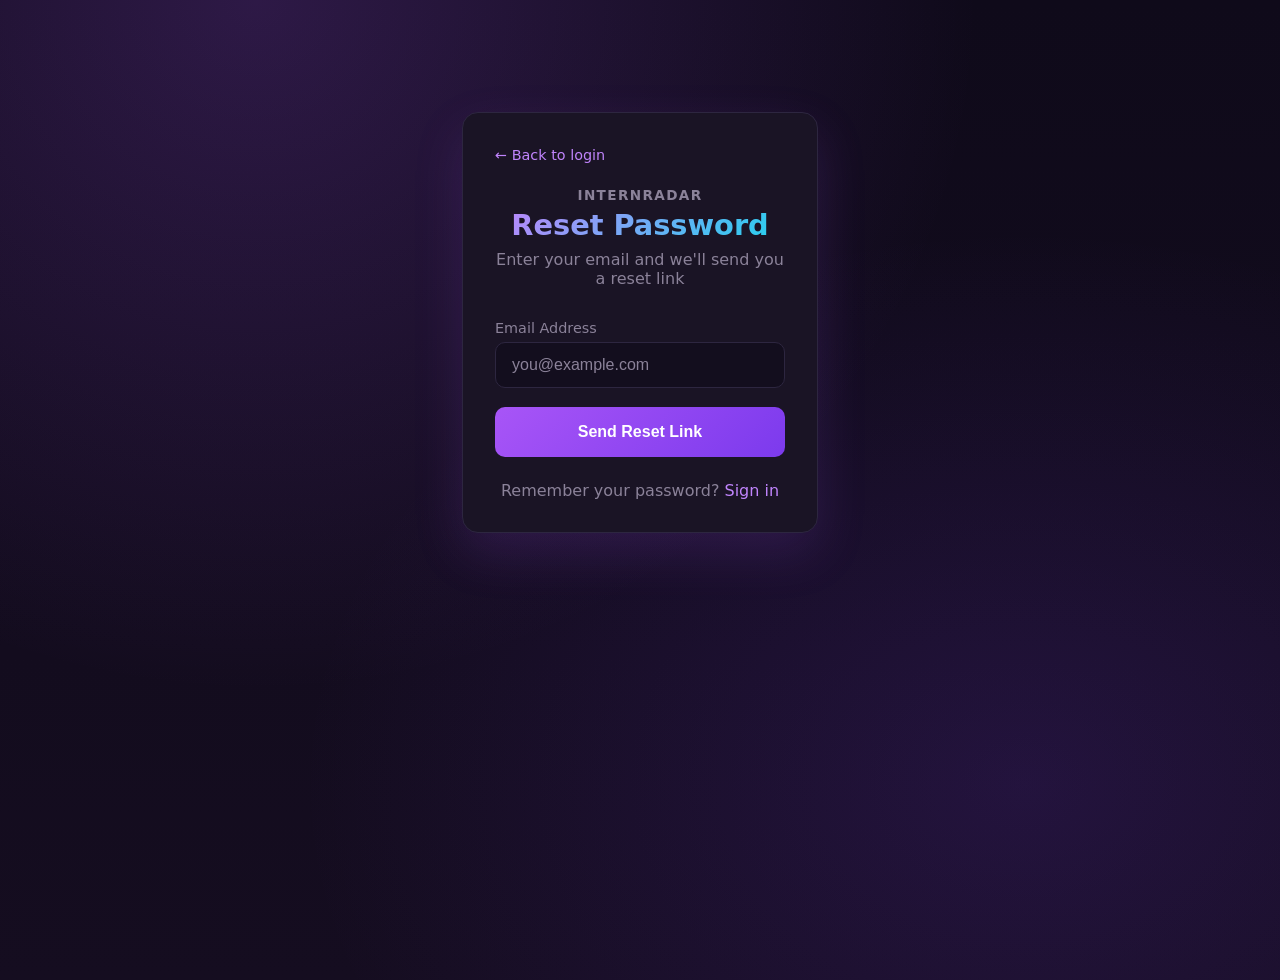
==== frontend/forgot-password.html @ ac6c3b72 "Initialize project and add production configs" ====
<!DOCTYPE html>
<html lang="en">
<head>
  <meta charset="UTF-8">
  <meta name="viewport" content="width=device-width, initial-scale=1.0">
  <title>Forgot Password | InternRadar</title>
  <link rel="stylesheet" href="styles.css">
  <style>
    .auth-container { max-width: 420px; margin: 80px auto; padding: 2rem; }
    .auth-card { background: var(--card); border: 1px solid var(--border); border-radius: 16px; padding: 2rem; box-shadow: var(--shadow); }
    .auth-header { text-align: center; margin-bottom: 2rem; }
    .auth-header h1 { font-size: 1.8rem; background: linear-gradient(135deg, var(--primary-light), var(--accent)); -webkit-background-clip: text; -webkit-text-fill-color: transparent; }
    .auth-header p { color: var(--text-muted); margin-top: 0.5rem; }
    .form-group { margin-bottom: 1.2rem; }
    .form-group label { display: block; margin-bottom: 0.4rem; color: var(--text-muted); font-size: 0.9rem; }
    .form-group input { width: 100%; padding: 0.8rem 1rem; border: 1px solid var(--border); border-radius: 10px; background: rgba(15, 10, 26, 0.6); color: var(--text); font-size: 1rem; }
    .form-group input:focus { outline: none; border-color: var(--primary); box-shadow: 0 0 0 3px rgba(168, 85, 247, 0.2); }
    .btn-full { width: 100%; padding: 1rem; font-size: 1rem; }
    .auth-footer { text-align: center; margin-top: 1.5rem; color: var(--text-muted); }
    .auth-footer a { color: var(--primary-light); text-decoration: none; }
    .auth-footer a:hover { text-decoration: underline; }
    .alert { padding: 1rem; border-radius: 10px; margin-bottom: 1rem; text-align: center; }
    .alert-error { background: rgba(248, 113, 113, 0.2); color: #f87171; border: 1px solid rgba(248, 113, 113, 0.3); }
    .alert-success { background: rgba(34, 211, 238, 0.2); color: var(--accent); border: 1px solid rgba(34, 211, 238, 0.3); }
    .back-link { display: inline-block; margin-bottom: 1rem; color: var(--primary-light); text-decoration: none; font-size: 0.9rem; }
    .back-link:hover { text-decoration: underline; }
  </style>
</head>
<body>
  <div class="auth-container">
    <div class="auth-card">
      <a href="login.html" class="back-link">← Back to login</a>
      
      <div class="auth-header">
        <p class="eyebrow">InternRadar</p>
        <h1>Reset Password</h1>
        <p>Enter your email and we'll send you a reset link</p>
      </div>
      
      <div id="alertBox"></div>
      
      <form id="forgotForm">
        <div class="form-group">
          <label for="email">Email Address</label>
          <input type="email" id="email" name="email" required placeholder="you@example.com">
        </div>
        
        <button type="submit" class="btn-full" id="submitBtn">Send Reset Link</button>
      </form>
      
      <div class="auth-footer">
        Remember your password? <a href="login.html">Sign in</a>
      </div>
    </div>
  </div>

  <script src="config.js"></script>
  <script src="supabase-lib.js"></script>
  <script src="supabase.js"></script>
  <script>
    const form = document.getElementById("forgotForm");
    const alertBox = document.getElementById("alertBox");
    const submitBtn = document.getElementById("submitBtn");
    
    function showAlert(message, type = "error") {
      alertBox.innerHTML = `<div class="alert alert-${type}">${message}</div>`;
    }
    
    form.addEventListener("submit", async (e) => {
      e.preventDefault();
      
      const email = document.getElementById("email").value.trim();
      
      if (!email) {
        showAlert("Please enter your email address");
        return;
      }
      
      submitBtn.disabled = true;
      submitBtn.textContent = "Sending...";
      
      try {
        await auth.resetPassword(email);
        showAlert("Password reset link sent! Check your email for instructions.", "success");
        form.reset();
      } catch (error) {
        showAlert(error.message);
      } finally {
        submitBtn.disabled = false;
        submitBtn.textContent = "Send Reset Link";
      }
    });
  </script>
</body>
</html>
---- frontend/styles.css ----
:root {
  --bg: #0f0a1a;
  --card: #1a1425;
  --card-hover: #241b35;
  --text: #e8e4f0;
  --text-muted: #8b8299;
  --primary: #a855f7;
  --primary-light: #c084fc;
  --primary-dark: #7c3aed;
  --accent: #22d3ee;
  --border: #2d2640;
  --shadow: 0 20px 50px rgba(168, 85, 247, 0.15);
}

* {
  box-sizing: border-box;
}

body {
  margin: 0;
  font-family: "Segoe UI", system-ui, sans-serif;
  background: 
    radial-gradient(ellipse at 20% 0%, rgba(168, 85, 247, 0.2) 0%, transparent 50%),
    radial-gradient(ellipse at 80% 80%, rgba(124, 58, 237, 0.15) 0%, transparent 50%),
    linear-gradient(180deg, #0f0a1a 0%, #150d20 100%);
  color: var(--text);
  min-height: 100vh;
}

.hero {
  padding: 2.5rem 1rem 1rem;
  border-bottom: 1px solid var(--border);
  background: rgba(26, 20, 37, 0.5);
  backdrop-filter: blur(10px);
  position: sticky;
  top: 0;
  z-index: 100;
}

.hero__inner {
  max-width: 1050px;
  margin: 0 auto;
  display: flex;
  align-items: center;
  justify-content: space-between;
}

.eyebrow {
  margin: 0;
  color: var(--primary-light);
  font-weight: 700;
  letter-spacing: 0.1em;
  text-transform: uppercase;
  font-size: 0.85rem;
}

h1 {
  margin: 0.3rem 0 0;
  font-size: clamp(1.5rem, 2.5vw, 2rem);
  background: linear-gradient(135deg, var(--primary-light), var(--accent));
  -webkit-background-clip: text;
  -webkit-text-fill-color: transparent;
  background-clip: text;
}

.subtitle {
  margin: 0;
  color: var(--text-muted);
  font-size: 0.9rem;
}

.layout {
  max-width: 1050px;
  margin: 0 auto;
  padding: 1.5rem 1rem;
  display: grid;
  gap: 1.5rem;
}

.panel {
  background: var(--card);
  border: 1px solid var(--border);
  border-radius: 16px;
  box-shadow: var(--shadow);
  padding: 1.5rem;
  transition: all 0.3s ease;
}

.panel:hover {
  border-color: var(--primary-dark);
}

.controls h2,
.panel h2,
.stat-card h3 {
  margin: 0 0 1rem;
  color: var(--primary-light);
  font-size: 1.1rem;
  font-weight: 600;
}

.search-row {
  display: grid;
  grid-template-columns: repeat(auto-fit, minmax(180px, 1fr));
  gap: 1rem;
}

label {
  display: grid;
  gap: 0.4rem;
  font-size: 0.85rem;
  color: var(--text-muted);
}

input, select {
  width: 100%;
  border: 1px solid var(--border);
  border-radius: 10px;
  padding: 0.75rem 1rem;
  font-size: 0.95rem;
  background: rgba(15, 10, 26, 0.6);
  color: var(--text);
  transition: all 0.3s ease;
}

input:focus, select:focus {
  outline: none;
  border-color: var(--primary);
  box-shadow: 0 0 0 3px rgba(168, 85, 247, 0.2);
}

input::placeholder {
  color: var(--text-muted);
}

select {
  cursor: pointer;
}

select option {
  background: var(--card);
}

.actions {
  display: flex;
  gap: 0.8rem;
  margin-top: 1.2rem;
  flex-wrap: wrap;
}

button {
  border: 0;
  border-radius: 10px;
  padding: 0.75rem 1.5rem;
  font-weight: 600;
  cursor: pointer;
  color: #fff;
  background: linear-gradient(135deg, var(--primary), var(--primary-dark));
  transition: all 0.3s ease;
  font-size: 0.95rem;
}

button:hover {
  transform: translateY(-2px);
  box-shadow: 0 8px 25px rgba(168, 85, 247, 0.4);
}

button:active {
  transform: translateY(0);
}

button.secondary {
  background: rgba(255, 255, 255, 0.1);
  border: 1px solid var(--border);
}

button.secondary:hover {
  background: rgba(255, 255, 255, 0.15);
  box-shadow: none;
}

button:disabled {
  opacity: 0.5;
  cursor: not-allowed;
  transform: none;
  box-shadow: none;
}

.status {
  margin: 1rem 0 0;
  color: var(--text-muted);
  font-size: 0.85rem;
}

.stats {
  display: grid;
  grid-template-columns: repeat(auto-fit, minmax(180px, 1fr));
  gap: 1rem;
}

.stat-card {
  text-align: center;
  position: relative;
  overflow: hidden;
}

.stat-card::before {
  content: "";
  position: absolute;
  top: 0;
  left: 0;
  right: 0;
  height: 3px;
  background: linear-gradient(90deg, var(--primary), var(--accent));
}

.stat-card h3 {
  margin-bottom: 0.5rem;
  font-size: 0.9rem;
  text-transform: uppercase;
  letter-spacing: 0.05em;
}

.metric {
  margin: 0;
  font-size: 2rem;
  font-weight: 800;
  background: linear-gradient(135deg, var(--primary-light), var(--accent));
  -webkit-background-clip: text;
  -webkit-text-fill-color: transparent;
  background-clip: text;
}

.table-wrap {
  overflow-x: auto;
  border-radius: 10px;
}

table {
  width: 100%;
  border-collapse: collapse;
}

th, td {
  text-align: left;
  padding: 0.8rem;
  border-bottom: 1px solid var(--border);
  font-size: 0.85rem;
}

th {
  color: var(--text-muted);
  font-weight: 600;
  text-transform: uppercase;
  font-size: 0.75rem;
  letter-spacing: 0.05em;
  background: rgba(168, 85, 247, 0.1);
  white-space: nowrap;
}

tr {
  transition: all 0.2s ease;
}

tbody tr:hover {
  background: rgba(168, 85, 247, 0.1);
}

td {
  color: var(--text);
}

td a {
  color: var(--primary-light);
  text-decoration: none;
  font-weight: 500;
  padding: 0.3rem 0.6rem;
  border-radius: 6px;
  background: rgba(168, 85, 247, 0.2);
  display: inline-block;
  transition: all 0.2s ease;
}

td a:hover {
  background: var(--primary);
  text-decoration: none;
}

.source-tag {
  display: inline-block;
  padding: 0.25rem 0.5rem;
  border-radius: 6px;
  font-size: 0.7rem;
  font-weight: 600;
  background: linear-gradient(135deg, rgba(168, 85, 247, 0.3), rgba(124, 58, 237, 0.3));
  color: var(--primary-light);
  text-transform: uppercase;
  letter-spacing: 0.03em;
}

.bookmark-btn {
  background: none;
  border: none;
  cursor: pointer;
  font-size: 1.2rem;
  color: var(--text-muted);
  padding: 0;
  transition: all 0.2s;
}

.bookmark-btn:hover {
  transform: scale(1.2);
}

.bookmark-btn.active {
  color: #fbbf24;
}

.pagination {
  display: flex;
  gap: 0.5rem;
  align-items: center;
  justify-content: center;
  margin-top: 1.5rem;
  flex-wrap: wrap;
}

.pagination button {
  padding: 0.5rem 0.8rem;
  font-size: 0.85rem;
}

.pagination span {
  color: var(--text-muted);
  font-size: 0.9rem;
  padding: 0 0.5rem;
}

.source-filters {
  display: flex;
  gap: 0.5rem;
  flex-wrap: wrap;
  margin-top: 1rem;
  padding-top: 1rem;
  border-top: 1px solid var(--border);
}

.source-toggle {
  padding: 0.4rem 0.8rem;
  border-radius: 20px;
  border: 1px solid var(--border);
  background: transparent;
  color: var(--text-muted);
  cursor: pointer;
  font-size: 0.8rem;
  transition: all 0.2s;
}

.source-toggle.active {
  background: var(--primary);
  border-color: var(--primary);
  color: #fff;
}

.source-toggle:hover:not(.active) {
  border-color: var(--primary);
  color: var(--primary-light);
}

.tabs {
  display: flex;
  gap: 0.5rem;
  margin-bottom: 1.5rem;
  border-bottom: 1px solid var(--border);
  padding-bottom: 0.5rem;
}

.tab {
  padding: 0.6rem 1rem;
  background: transparent;
  color: var(--text-muted);
  border: none;
  cursor: pointer;
  font-size: 0.9rem;
  border-radius: 8px;
  transition: all 0.2s;
}

.tab.active {
  background: var(--primary);
  color: #fff;
}

.tab:hover:not(.active) {
  background: rgba(168, 85, 247, 0.2);
  color: var(--primary-light);
}

.toolbar {
  display: flex;
  gap: 0.5rem;
  justify-content: flex-end;
  margin-bottom: 1rem;
}

.toolbar button {
  padding: 0.5rem 0.8rem;
  font-size: 0.85rem;
}

.analytics-grid {
  display: grid;
  grid-template-columns: repeat(auto-fit, minmax(280px, 1fr));
  gap: 1.5rem;
}

.chart-container {
  background: rgba(168, 85, 247, 0.1);
  border-radius: 12px;
  padding: 1.5rem;
}

.chart-container h3 {
  margin: 0 0 1rem;
  color: var(--primary-light);
  font-size: 1rem;
}

.chart-bar {
  display: flex;
  align-items: center;
  gap: 0.8rem;
  margin: 0.8rem 0;
}

.chart-label {
  width: 100px;
  font-size: 0.85rem;
  color: var(--text-muted);
  white-space: nowrap;
  overflow: hidden;
  text-overflow: ellipsis;
}

.chart-bar-inner {
  flex: 1;
  height: 20px;
  background: linear-gradient(90deg, var(--primary), var(--accent));
  border-radius: 4px;
  min-width: 20px;
  transition: width 0.3s;
}

.chart-value {
  font-size: 0.85rem;
  color: var(--primary-light);
  min-width: 40px;
  text-align: right;
}

.empty {
  text-align: center;
  color: var(--text-muted);
  padding: 3rem !important;
  font-style: italic;
}

.loading-spinner {
  display: inline-block;
  width: 16px;
  height: 16px;
  border: 2px solid var(--border);
  border-top-color: #fff;
  border-radius: 50%;
  animation: spin 0.8s linear infinite;
  margin-right: 0.5rem;
  vertical-align: middle;
}

@keyframes spin {
  to { transform: rotate(360deg); }
}

#internshipsTab, #bookmarksTab, #analyticsTab {
  display: block;
}

#bookmarksTab, #analyticsTab {
  display: none;
}

@media (max-width: 640px) {
  .hero {
    padding-top: 1.5rem;
  }
  
  .hero__inner {
    flex-direction: column;
    align-items: flex-start;
    gap: 0.5rem;
  }
  
  .panel {
    border-radius: 12px;
    padding: 1rem;
  }
  
  .search-row {
    grid-template-columns: 1fr;
  }
  
  .actions {
    flex-direction: column;
  }
  
  .actions button {
    width: 100%;
  }
  
  .stats {
    grid-template-columns: 1fr;
  }
  
  th, td {
    padding: 0.5rem;
    font-size: 0.8rem;
  }
  
  .chart-label {
    width: 80px;
  }
}

.header-right {
  display: flex;
  align-items: center;
  gap: 1rem;
}

.user-email {
  color: var(--text-muted);
  font-size: 0.85rem;
}

.logout-btn {
  padding: 0.5rem 1rem;
  font-size: 0.85rem;
  background: rgba(255, 255, 255, 0.1);
  border: 1px solid var(--border);
  border-radius: 8px;
  color: var(--text);
  cursor: pointer;
  transition: all 0.2s;
}

.logout-btn:hover {
  background: rgba(248, 113, 113, 0.2);
  border-color: #f87171;
  color: #f87171;
}

.auth-overlay {
  position: fixed;
  top: 0;
  left: 0;
  right: 0;
  bottom: 0;
  background: rgba(15, 10, 26, 0.95);
  display: flex;
  align-items: center;
  justify-content: center;
  z-index: 1000;
}

.auth-overlay.hidden {
  display: none;
}

.auth-message {
  text-align: center;
  color: var(--text-muted);
  font-size: 1.2rem;
}

.auth-message a {
  color: var(--primary-light);
  text-decoration: none;
}

.auth-message a:hover {
  text-decoration: underline;
}
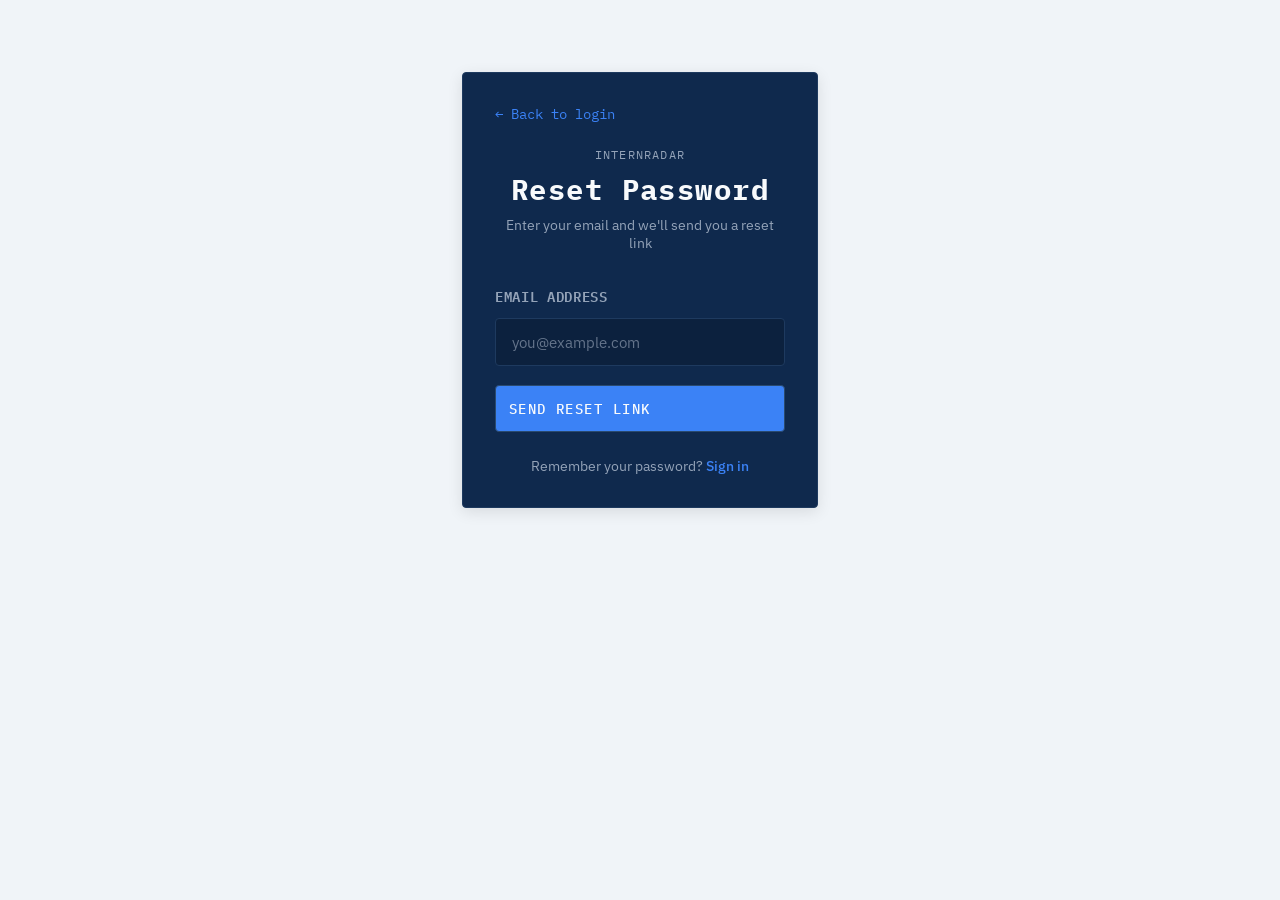
==== commit aef8b8cf: "update dashboard design and fix auth page bugs" ====
--- a/frontend/forgot-password.html
+++ b/frontend/forgot-password.html
@@ -6,24 +6,32 @@
   <title>Forgot Password | InternRadar</title>
   <link rel="stylesheet" href="styles.css">
   <style>
-    .auth-container { max-width: 420px; margin: 80px auto; padding: 2rem; }
-    .auth-card { background: var(--card); border: 1px solid var(--border); border-radius: 16px; padding: 2rem; box-shadow: var(--shadow); }
+    body { overflow: auto !important; height: auto !important; min-height: 100vh; display: flex; flex-direction: column; }
+    .auth-container { max-width: 420px; margin: 40px auto; padding: 2rem; width: 100%; }
+    .auth-card { background: var(--card); border: 1px solid var(--border); border-radius: 4px; padding: 2rem; box-shadow: var(--shadow); }
     .auth-header { text-align: center; margin-bottom: 2rem; }
-    .auth-header h1 { font-size: 1.8rem; background: linear-gradient(135deg, var(--primary-light), var(--accent)); -webkit-background-clip: text; -webkit-text-fill-color: transparent; }
+    .auth-header h1 { font-size: 1.8rem; color: var(--text); font-family: var(--font-mono); letter-spacing: 0.05em; }
     .auth-header p { color: var(--text-muted); margin-top: 0.5rem; }
+    .eyebrow { font-family: var(--font-mono); font-size: 0.75rem; color: var(--primary); letter-spacing: 0.1em; text-transform: uppercase; margin-bottom: 0.5rem; }
     .form-group { margin-bottom: 1.2rem; }
-    .form-group label { display: block; margin-bottom: 0.4rem; color: var(--text-muted); font-size: 0.9rem; }
-    .form-group input { width: 100%; padding: 0.8rem 1rem; border: 1px solid var(--border); border-radius: 10px; background: rgba(15, 10, 26, 0.6); color: var(--text); font-size: 1rem; }
-    .form-group input:focus { outline: none; border-color: var(--primary); box-shadow: 0 0 0 3px rgba(168, 85, 247, 0.2); }
-    .btn-full { width: 100%; padding: 1rem; font-size: 1rem; }
-    .auth-footer { text-align: center; margin-top: 1.5rem; color: var(--text-muted); }
-    .auth-footer a { color: var(--primary-light); text-decoration: none; }
+    .form-group label { display: block; margin-bottom: 0.4rem; color: var(--text-muted); font-size: 0.85rem; font-family: var(--font-mono); letter-spacing: 0.05em; text-transform: uppercase; }
+    .form-group input, .form-group select { width: 100%; padding: 0.8rem 1rem; border: 1px solid var(--border); border-radius: 4px; background: rgba(0, 0, 0, 0.2); color: var(--text); font-size: 0.95rem; font-family: var(--font-ui); }
+    .form-group input:focus, .form-group select:focus { outline: none; border-color: var(--primary); }
+    .form-group select option { background: var(--card); }
+    .btn-full { width: 100%; padding: 0.8rem; font-size: 0.9rem; font-family: var(--font-mono); letter-spacing: 0.1em; text-transform: uppercase; background: var(--primary); color: var(--text); border: 1px solid var(--border-light); border-radius: 4px; cursor: pointer; transition: background 0.2s; }
+    .btn-full:hover { background: var(--primary-h); }
+    .btn-full:disabled { opacity: 0.5; cursor: not-allowed; }
+    .auth-footer { text-align: center; margin-top: 1.5rem; color: var(--text-muted); font-size: 0.9rem; }
+    .auth-footer a { color: var(--accent); text-decoration: none; font-weight: 500; }
     .auth-footer a:hover { text-decoration: underline; }
-    .alert { padding: 1rem; border-radius: 10px; margin-bottom: 1rem; text-align: center; }
-    .alert-error { background: rgba(248, 113, 113, 0.2); color: #f87171; border: 1px solid rgba(248, 113, 113, 0.3); }
-    .alert-success { background: rgba(34, 211, 238, 0.2); color: var(--accent); border: 1px solid rgba(34, 211, 238, 0.3); }
-    .back-link { display: inline-block; margin-bottom: 1rem; color: var(--primary-light); text-decoration: none; font-size: 0.9rem; }
+    .alert { padding: 0.8rem 1rem; border-radius: 4px; margin-bottom: 1rem; text-align: center; font-size: 0.9rem; border: 1px solid; }
+    .alert-error { background: rgba(192, 57, 43, 0.15); color: #e74c3c; border-color: rgba(192, 57, 43, 0.3); }
+    .alert-success { background: rgba(46, 204, 113, 0.15); color: #2ecc71; border-color: rgba(46, 204, 113, 0.3); }
+    .alert-info { background: rgba(74, 158, 202, 0.15); color: #4a9eca; border-color: rgba(74, 158, 202, 0.3); }
+    .password-hint { font-size: 0.75rem; color: var(--text-dim); margin-top: 0.4rem; }
+    .back-link { display: inline-block; margin-bottom: 1rem; color: var(--accent); text-decoration: none; font-size: 0.85rem; font-family: var(--font-mono); }
     .back-link:hover { text-decoration: underline; }
+    .hidden { display: none; }
   </style>
 </head>
 <body>
--- a/frontend/styles.css
+++ b/frontend/styles.css
@@ -1,592 +1,915 @@
+/* ═══════════════════════════════════════════════════════════════════
+   InternRadar — Monitoring Dashboard Theme
+   Colors: #051F20 · #0B2B26 · #163832 · #235347 · #8EB69B · #DAF1DE
+   No gradients. Solid. Industrial. Clean.
+═══════════════════════════════════════════════════════════════════ */
+
+@import url('https://fonts.googleapis.com/css2?family=IBM+Plex+Mono:wght@400;500;600&family=IBM+Plex+Sans:wght@400;500;600;700&display=swap');
+
 :root {
-  --bg: #0f0a1a;
-  --card: #1a1425;
-  --card-hover: #241b35;
-  --text: #e8e4f0;
-  --text-muted: #8b8299;
-  --primary: #a855f7;
-  --primary-light: #c084fc;
-  --primary-dark: #7c3aed;
-  --accent: #22d3ee;
-  --border: #2d2640;
-  --shadow: 0 20px 50px rgba(168, 85, 247, 0.15);
-}
-
-* {
-  box-sizing: border-box;
-}
+  /* ── Color System ── */
+  --bg:           #f0f4f8; /* Light background */
+  --sidebar-bg:   #0b1d3a;
+  --card:         #0f294d; /* Hero banner color */
+  --card-hover:   #143561;
+  --border:       #1e3a5f;
+  --border-light: #2a4a6f;
+  --sidebar-border: #163057;
+  --primary:      #3b82f6;
+  --primary-h:    #2563eb;
+  --text:         #f8fafc;
+  --text-muted:   #94a3b8;
+  --text-dim:     #64748b;
+  --sidebar-text: #f8fafc;
+  --sidebar-muted: #94a3b8;
+  --accent:       #3b82f6;
+  --danger:       #ef4444;
+  --danger-light: rgba(239, 68, 68, 0.15);
+
+  /* ── Accent Indicator Colors (solid only) ── */
+  --blue:   #60a5fa;
+  --green:  #34d399;
+  --amber:  #fbbf24;
+  --purple: #a78bfa;
+
+  /* ── Typography ── */
+  --font-ui:   'IBM Plex Sans', 'Segoe UI', system-ui, sans-serif;
+  --font-mono: 'IBM Plex Mono', 'Consolas', monospace;
+
+  --shadow: 0 4px 15px rgba(0, 0, 0, 0.1);
+  --shadow-lg: 0 10px 25px rgba(0, 0, 0, 0.15);
+}
+
+/* ── RESET ─────────────────────────────────────────── */
+*, *::before, *::after { box-sizing: border-box; margin: 0; padding: 0; }
 
 body {
-  margin: 0;
-  font-family: "Segoe UI", system-ui, sans-serif;
-  background: 
-    radial-gradient(ellipse at 20% 0%, rgba(168, 85, 247, 0.2) 0%, transparent 50%),
-    radial-gradient(ellipse at 80% 80%, rgba(124, 58, 237, 0.15) 0%, transparent 50%),
-    linear-gradient(180deg, #0f0a1a 0%, #150d20 100%);
+  font-family: var(--font-ui);
+  background-color: var(--bg);
   color: var(--text);
-  min-height: 100vh;
-}
-
-.hero {
-  padding: 2.5rem 1rem 1rem;
+  height: 100vh;
+  overflow: hidden;
+  font-size: 14px;
+}
+
+/* ── AUTH OVERLAY ───────────────────────────────────── */
+.auth-overlay {
+  position: fixed; inset: 0;
+  background: rgba(10, 22, 40, 0.97);
+  display: flex; align-items: center; justify-content: center;
+  z-index: 9999;
+}
+.auth-overlay.hidden { display: none; }
+
+.auth-message {
+  text-align: center;
+  border: 1px solid var(--border);
+  background: var(--card);
+  padding: 3rem 4rem;
+  border-radius: 4px;
+  box-shadow: var(--shadow-lg);
+}
+.auth-lock-icon {
+  display: inline-flex; align-items: center; justify-content: center;
+  width: 60px; height: 60px;
+  background: var(--primary);
+  border-radius: 50%;
+  color: var(--accent);
+  margin-bottom: 1.2rem;
+}
+.auth-message p {
+  font-family: var(--font-mono);
+  font-size: 0.85rem;
+  letter-spacing: 0.15em;
+  color: var(--text-muted);
+  text-transform: uppercase;
+  margin-bottom: 0.5rem;
+}
+.auth-message span { color: var(--text-muted); font-size: 0.9rem; }
+.auth-message a { color: var(--accent); text-decoration: none; font-weight: 600; }
+.auth-message a:hover { text-decoration: underline; }
+
+/* ── LAYOUT ─────────────────────────────────────────── */
+.dashboard-wrapper { display: flex; height: 100vh; }
+
+/* ── SIDEBAR ─────────────────────────────────────────── */
+.sidebar {
+  width: 240px;
+  background: var(--sidebar-bg);
+  border-right: 1px solid var(--border);
+  display: flex;
+  flex-direction: column;
+  flex-shrink: 0;
+}
+
+/* Logo */
+.sidebar-header {
+  padding: 1.2rem 1rem;
   border-bottom: 1px solid var(--border);
-  background: rgba(26, 20, 37, 0.5);
-  backdrop-filter: blur(10px);
+}
+.logo {
+  display: flex;
+  align-items: center;
+  gap: 0.75rem;
+}
+.logo-icon {
+  width: 36px; height: 36px;
+  background: var(--primary);
+  border: 1px solid var(--border-light);
+  border-radius: 6px;
+  display: flex; align-items: center; justify-content: center;
+  color: var(--accent);
+  flex-shrink: 0;
+}
+.logo-text { display: flex; flex-direction: column; }
+.logo-name {
+  font-family: var(--font-mono);
+  font-weight: 600;
+  font-size: 0.8rem;
+  letter-spacing: 0.12em;
+  color: var(--sidebar-text);
+}
+.logo-sub {
+  font-family: var(--font-mono);
+  font-size: 0.65rem;
+  color: var(--sidebar-muted);
+  letter-spacing: 0.05em;
+}
+
+/* User Panel */
+.user-panel {
+  display: flex;
+  align-items: center;
+  gap: 0.7rem;
+  padding: 0.8rem 1rem;
+  border-bottom: 1px solid var(--sidebar-border);
+  background: rgba(0, 0, 0, 0.15);
+}
+.user-avatar {
+  width: 30px; height: 30px;
+  background: var(--primary);
+  border-radius: 50%;
+  display: flex; align-items: center; justify-content: center;
+  color: #fff;
+  flex-shrink: 0;
+}
+.user-info { display: flex; flex-direction: column; flex: 1; min-width: 0; }
+.user-label {
+  font-family: var(--font-mono);
+  font-size: 0.6rem;
+  letter-spacing: 0.12em;
+  color: var(--sidebar-muted);
+}
+.user-email {
+  font-size: 0.75rem;
+  color: var(--sidebar-text);
+  white-space: nowrap;
+  overflow: hidden;
+  text-overflow: ellipsis;
+}
+.status-dot {
+  width: 8px; height: 8px;
+  border-radius: 50%;
+  flex-shrink: 0;
+}
+.status-dot.online { background: var(--green); box-shadow: 0 0 5px var(--green); }
+
+/* Nav */
+.sidebar-nav {
+  flex: 1;
+  padding: 1rem 0.75rem;
+  display: flex;
+  flex-direction: column;
+  gap: 0.25rem;
+  overflow-y: auto;
+}
+.nav-section-label {
+  font-family: var(--font-mono);
+  font-size: 0.6rem;
+  letter-spacing: 0.15em;
+  color: var(--sidebar-muted);
+  padding: 0 0.5rem 0.5rem;
+}
+.nav-btn {
+  display: flex;
+  align-items: center;
+  gap: 0.7rem;
+  width: 100%;
+  padding: 0.65rem 0.75rem;
+  background: transparent;
+  border: 1px solid transparent;
+  border-radius: 4px;
+  color: var(--sidebar-muted);
+  font-family: var(--font-ui);
+  font-size: 0.85rem;
+  font-weight: 500;
+  text-align: left;
+  cursor: pointer;
+  transition: all 0.15s ease;
+}
+.nav-icon {
+  width: 28px; height: 28px;
+  display: flex; align-items: center; justify-content: center;
+  border-radius: 4px;
+  background: transparent;
+  flex-shrink: 0;
+}
+.nav-btn:hover {
+  background: rgba(255, 255, 255, 0.05);
+  color: var(--sidebar-text);
+}
+.nav-btn.active {
+  background: var(--primary);
+  color: #fff;
+  border-left: 3px solid var(--blue);
+}
+.nav-btn.active .nav-icon {
+  background: transparent;
+  color: #fff;
+}
+
+.badge {
+  margin-left: auto;
+  background: var(--danger);
+  color: #fff;
+  border: none;
+  padding: 0.1rem 0.45rem;
+  border-radius: 12px;
+  font-family: var(--font-mono);
+  font-size: 0.65rem;
+  min-width: 24px;
+  text-align: center;
+}
+
+/* Sidebar Footer */
+.sidebar-footer {
+  padding: 0.75rem;
+  border-top: 1px solid var(--border);
+  display: flex;
+  flex-direction: column;
+  gap: 0.5rem;
+}
+.sys-status {
+  background: rgba(0, 0, 0, 0.15);
+  border: 1px solid var(--sidebar-border);
+  border-radius: 4px;
+  padding: 0.6rem 0.75rem;
+  display: flex;
+  flex-direction: column;
+  gap: 0.3rem;
+}
+.sys-status-row {
+  display: flex;
+  justify-content: space-between;
+  align-items: center;
+}
+.sys-label {
+  font-family: var(--font-mono);
+  font-size: 0.6rem;
+  letter-spacing: 0.12em;
+  color: var(--sidebar-muted);
+}
+.sys-value {
+  font-family: var(--font-mono);
+  font-size: 0.68rem;
+  color: var(--sidebar-text);
+}
+.sys-value.online-text { color: var(--green); font-weight: 600; }
+.logout-btn {
+  display: flex;
+  align-items: center;
+  justify-content: center;
+  gap: 0.5rem;
+  width: 100%;
+  padding: 0.6rem;
+  background: transparent;
+  border: 1px solid var(--border);
+  border-radius: 4px;
+  color: var(--text-dim);
+  font-family: var(--font-mono);
+  font-size: 0.72rem;
+  letter-spacing: 0.1em;
+  cursor: pointer;
+  transition: all 0.15s;
+}
+.logout-btn:hover {
+  background: var(--danger-light);
+  border-color: var(--danger);
+  color: #e74c3c;
+}
+
+/* ── MAIN CONTENT ─────────────────────────────────────── */
+.main-content {
+  flex: 1;
+  display: flex;
+  flex-direction: column;
+  overflow-y: auto;
+  background: var(--bg);
+}
+
+.top-bar {
+  display: flex;
+  align-items: center;
+  justify-content: space-between;
+  padding: 0 1.5rem;
+  height: 60px;
+  border-bottom: 1px solid var(--border);
+  background: var(--card);
   position: sticky;
   top: 0;
   z-index: 100;
-}
-
-.hero__inner {
-  max-width: 1050px;
-  margin: 0 auto;
+  flex-shrink: 0;
+  box-shadow: 0 1px 3px rgba(0,0,0,0.1);
+}
+.breadcrumb {
+  display: flex;
+  align-items: center;
+  gap: 0.5rem;
+  font-family: var(--font-mono);
+  font-size: 0.75rem;
+  letter-spacing: 0.06em;
+}
+.breadcrumb-root { color: var(--text-dim); }
+.breadcrumb-sep  { color: var(--border-light); }
+.breadcrumb-current { color: var(--accent); font-weight: 600; }
+.top-clock {
+  font-family: var(--font-mono);
+  font-size: 0.82rem;
+  color: var(--text-muted);
+  letter-spacing: 0.05em;
+}
+
+/* Tabs */
+.tab-content { display: none; padding: 1.5rem; animation: fadeIn 0.2s ease; }
+.tab-content.active { display: block; }
+@keyframes fadeIn { from { opacity: 0; transform: translateY(4px); } to { opacity: 1; transform: translateY(0); } }
+
+/* ── DASHBOARD HEADER & HERO ─────────────────────────── */
+.dashboard-header-text {
+  margin-bottom: 1rem;
+}
+.dashboard-header-text h2 {
+  font-family: var(--font-ui);
+  font-size: 1.25rem;
+  color: var(--text);
+  font-weight: 700;
+  margin-bottom: 0.2rem;
+}
+.dashboard-header-text p {
+  font-family: var(--font-mono);
+  font-size: 0.75rem;
+  color: var(--text-muted);
+}
+
+.hero-banner {
+  width: 100%;
+  height: 180px;
+  background: linear-gradient(to right, #3d526b, #8598ad);
+  position: relative;
+  margin-bottom: 1.25rem;
+  border-radius: 6px;
+  box-shadow: var(--shadow);
+  overflow: hidden;
+}
+.hero-overlay {
+  display: none;
+}
+.hero-content {
+  position: absolute;
+  top: 50%;
+  left: 2rem;
+  transform: translateY(-50%);
+  color: #fff;
+  display: flex;
+  flex-direction: column;
+  gap: 1rem;
+}
+.hero-title {
+  font-family: var(--font-ui);
+  font-size: 1.4rem;
+  font-weight: 600;
+}
+.hero-meta {
+  display: flex;
+  flex-direction: column;
+  gap: 0.6rem;
+}
+.hero-meta-item {
+  display: flex;
+  align-items: center;
+  gap: 0.5rem;
+  font-family: var(--font-mono);
+  font-size: 0.75rem;
+  color: #e2e8f0;
+}
+.hero-meta-item svg { width: 14px; height: 14px; color: #60a5fa; }
+
+/* ── STAT CARDS ──────────────────────────────────────── */
+.stats {
+  display: grid;
+  grid-template-columns: repeat(4, 1fr);
+  gap: 1rem;
+  margin-bottom: 1.25rem;
+}
+
+.stat-card {
+  background: var(--card);
+  border: 1px solid var(--border);
+  border-radius: 4px;
+  padding: 1rem 1.1rem;
+  box-shadow: var(--shadow);
+  transition: border-color 0.2s;
+  position: relative;
+  overflow: hidden;
+}
+.stat-card::before {
+  content: '';
+  position: absolute;
+  top: 0; left: 0; right: 0;
+  height: 2px;
+}
+.stat-card:nth-child(1)::before { background: var(--blue); }
+.stat-card:nth-child(2)::before { background: var(--green); }
+.stat-card:nth-child(3)::before { background: var(--amber); }
+.stat-card:nth-child(4)::before { background: var(--teal); }
+.stat-card:hover { border-color: var(--border-light); }
+
+.stat-card-header {
   display: flex;
   align-items: center;
   justify-content: space-between;
-}
-
-.eyebrow {
-  margin: 0;
-  color: var(--primary-light);
-  font-weight: 700;
-  letter-spacing: 0.1em;
+  margin-bottom: 0.75rem;
+}
+.stat-label {
+  font-family: var(--font-mono);
+  font-size: 0.68rem;
+  letter-spacing: 0.05em;
+  color: var(--text-muted);
+  font-weight: 600;
   text-transform: uppercase;
-  font-size: 0.85rem;
-}
-
-h1 {
-  margin: 0.3rem 0 0;
-  font-size: clamp(1.5rem, 2.5vw, 2rem);
-  background: linear-gradient(135deg, var(--primary-light), var(--accent));
-  -webkit-background-clip: text;
-  -webkit-text-fill-color: transparent;
-  background-clip: text;
-}
-
-.subtitle {
-  margin: 0;
-  color: var(--text-muted);
-  font-size: 0.9rem;
-}
-
-.layout {
-  max-width: 1050px;
-  margin: 0 auto;
-  padding: 1.5rem 1rem;
-  display: grid;
-  gap: 1.5rem;
-}
-
+}
+.stat-icon-wrap {
+  width: 36px; height: 36px;
+  border-radius: 50%;
+  display: flex; align-items: center; justify-content: center;
+}
+.stat-icon-wrap.blue  { background: rgba(59, 130, 246, 0.1); color: var(--blue); }
+.stat-icon-wrap.green { background: rgba(16, 185, 129, 0.1);  color: var(--green); }
+.stat-icon-wrap.amber { background: rgba(245, 158, 11, 0.1); color: var(--amber); }
+.stat-icon-wrap.teal  { background: rgba(139, 92, 246, 0.1); color: var(--purple); }
+
+.metric-value {
+  font-family: var(--font-mono);
+  font-size: 2rem;
+  font-weight: 600;
+  color: var(--text);
+  line-height: 1;
+  margin-bottom: 0.5rem;
+  letter-spacing: -0.02em;
+}
+.stat-footer { border-top: 1px solid var(--border); padding-top: 0.5rem; }
+.stat-sub {
+  font-size: 0.72rem;
+  color: var(--text-dim);
+}
+
+/* ── PANELS ──────────────────────────────────────────── */
 .panel {
   background: var(--card);
   border: 1px solid var(--border);
-  border-radius: 16px;
+  border-radius: 4px;
   box-shadow: var(--shadow);
-  padding: 1.5rem;
-  transition: all 0.3s ease;
-}
-
-.panel:hover {
-  border-color: var(--primary-dark);
-}
-
-.controls h2,
-.panel h2,
-.stat-card h3 {
-  margin: 0 0 1rem;
-  color: var(--primary-light);
-  font-size: 1.1rem;
-  font-weight: 600;
-}
-
+  margin-bottom: 1.25rem;
+  overflow: hidden;
+}
+
+.panel-header {
+  display: flex;
+  justify-content: space-between;
+  align-items: center;
+  padding: 1rem 1.2rem;
+  border-bottom: 1px solid var(--border);
+  background: rgba(0, 0, 0, 0.15);
+}
+.panel-title-group {
+  display: flex;
+  align-items: center;
+  gap: 0.6rem;
+}
+.panel-indicator {
+  width: 8px; height: 8px;
+  background: var(--green);
+  border-radius: 50%;
+  flex-shrink: 0;
+  box-shadow: 0 0 5px var(--green);
+}
+.panel-title {
+  font-family: var(--font-mono);
+  font-size: 0.75rem;
+  letter-spacing: 0.12em;
+  color: var(--text-muted);
+  font-weight: 600;
+}
+.header-actions { display: flex; gap: 0.5rem; }
+.table-meta {
+  font-family: var(--font-mono);
+  font-size: 0.68rem;
+  color: var(--text-dim);
+}
+
+/* Status badge */
+.status-badge {
+  font-family: var(--font-mono);
+  font-size: 0.68rem;
+  letter-spacing: 0.1em;
+  padding: 0.25rem 0.6rem;
+  border-radius: 4px;
+  border: 1px solid var(--border);
+  color: var(--text-muted);
+  background: rgba(0, 0, 0, 0.2);
+  transition: color 0.2s;
+}
+
+/* ── FILTERS ─────────────────────────────────────────── */
 .search-row {
   display: grid;
-  grid-template-columns: repeat(auto-fit, minmax(180px, 1fr));
+  grid-template-columns: 2fr 1.5fr 1.2fr 1.4fr 1fr;
   gap: 1rem;
-}
-
-label {
-  display: grid;
-  gap: 0.4rem;
-  font-size: 0.85rem;
-  color: var(--text-muted);
-}
-
+  padding: 1.2rem 1.2rem 0;
+}
+
+.form-group {
+  display: flex;
+  flex-direction: column;
+  gap: 0.3rem;
+}
+.form-group label {
+  font-family: var(--font-mono);
+  font-size: 0.62rem;
+  letter-spacing: 0.12em;
+  color: var(--text-dim);
+  font-weight: 600;
+}
 input, select {
   width: 100%;
+  padding: 0.6rem 0.8rem;
+  background: rgba(0, 0, 0, 0.2);
   border: 1px solid var(--border);
-  border-radius: 10px;
-  padding: 0.75rem 1rem;
-  font-size: 0.95rem;
-  background: rgba(15, 10, 26, 0.6);
+  border-radius: 4px;
   color: var(--text);
-  transition: all 0.3s ease;
-}
-
+  font-family: var(--font-ui);
+  font-size: 0.85rem;
+  transition: border-color 0.15s;
+}
 input:focus, select:focus {
   outline: none;
   border-color: var(--primary);
-  box-shadow: 0 0 0 3px rgba(168, 85, 247, 0.2);
-}
-
-input::placeholder {
-  color: var(--text-muted);
-}
-
-select {
+}
+input::placeholder { color: var(--text-dim); }
+select option { background: var(--card); }
+
+/* Source filters */
+.source-section {
+  padding: 0.9rem 1.2rem;
+  display: flex;
+  align-items: flex-start;
+  gap: 0.75rem;
+}
+.source-section-label {
+  font-family: var(--font-mono);
+  font-size: 0.62rem;
+  letter-spacing: 0.12em;
+  color: var(--text-dim);
+  font-weight: 600;
+  padding-top: 0.35rem;
+  white-space: nowrap;
+}
+.source-filters {
+  display: flex;
+  flex-wrap: wrap;
+  gap: 0.4rem;
+  flex: 1;
+}
+.source-empty-hint {
+  font-size: 0.78rem;
+  color: var(--text-dim);
+  font-style: italic;
+}
+.source-toggle {
+  padding: 0.3rem 0.8rem;
+  border: 1px solid var(--border);
+  border-radius: 20px;
+  background: rgba(0, 0, 0, 0.2);
+  color: var(--text-muted);
+  font-family: var(--font-mono);
+  font-size: 0.7rem;
+  letter-spacing: 0.05em;
   cursor: pointer;
-}
-
-select option {
-  background: var(--card);
-}
-
+  transition: all 0.15s;
+}
+.source-toggle:hover {
+  border-color: var(--accent);
+  color: var(--accent);
+}
+.source-toggle.active {
+  background: var(--primary);
+  border-color: var(--border-light);
+  color: #fff;
+}
+
+/* Actions */
 .actions {
   display: flex;
-  gap: 0.8rem;
-  margin-top: 1.2rem;
+  gap: 0.6rem;
+  padding: 0.9rem 1.2rem 1.2rem;
+  align-items: center;
   flex-wrap: wrap;
 }
-
 button {
-  border: 0;
-  border-radius: 10px;
-  padding: 0.75rem 1.5rem;
-  font-weight: 600;
+  display: inline-flex;
+  align-items: center;
+  gap: 0.4rem;
+  padding: 0.55rem 1.1rem;
+  border-radius: 4px;
+  font-family: var(--font-mono);
+  font-size: 0.72rem;
+  letter-spacing: 0.08em;
+  font-weight: 500;
   cursor: pointer;
-  color: #fff;
-  background: linear-gradient(135deg, var(--primary), var(--primary-dark));
-  transition: all 0.3s ease;
-  font-size: 0.95rem;
-}
-
-button:hover {
-  transform: translateY(-2px);
-  box-shadow: 0 8px 25px rgba(168, 85, 247, 0.4);
-}
-
-button:active {
-  transform: translateY(0);
-}
-
-button.secondary {
-  background: rgba(255, 255, 255, 0.1);
+  transition: all 0.15s;
+  border: 1px solid;
+  white-space: nowrap;
+}
+.btn-primary {
+  background: var(--primary);
+  border-color: var(--border-light);
+  color: var(--text);
+}
+.btn-primary:hover { background: var(--primary-h); }
+
+.btn-secondary {
+  background: rgba(0, 0, 0, 0.2);
+  border-color: var(--border);
+  color: var(--text-muted);
+}
+.btn-secondary:hover {
+  background: var(--card-hover);
+  border-color: var(--border-light);
+  color: var(--text);
+}
+.btn-ghost {
+  background: transparent;
+  border-color: transparent;
+  color: var(--text-dim);
+}
+.btn-ghost:hover {
+  border-color: var(--border);
+  color: var(--text-muted);
+}
+.btn-danger {
+  color: var(--danger) !important;
+  border-color: rgba(192, 57, 43, 0.3) !important;
+}
+.btn-danger:hover {
+  background: var(--danger-light) !important;
+  border-color: var(--danger) !important;
+}
+button:disabled { opacity: 0.5; cursor: not-allowed; }
+
+.helper-text {
+  padding: 1rem 1.2rem;
+  color: var(--text-dim);
+  font-size: 0.82rem;
+}
+
+/* ── TABLE ───────────────────────────────────────────── */
+.table-panel { padding: 0; }
+.table-responsive { overflow-x: auto; }
+
+table { width: 100%; border-collapse: collapse; }
+th, td {
+  padding: 0.7rem 1rem;
+  text-align: left;
+  font-size: 0.83rem;
+  border-bottom: 1px solid var(--border);
+}
+th {
+  background: rgba(0, 0, 0, 0.15);
+  color: var(--text-dim);
+  font-family: var(--font-mono);
+  font-size: 0.65rem;
+  font-weight: 600;
+  letter-spacing: 0.1em;
+  white-space: nowrap;
+  text-transform: uppercase;
+  border-bottom: 1px solid var(--border);
+}
+tbody tr { transition: background 0.1s; }
+tbody tr:hover { background: rgba(255, 255, 255, 0.05); }
+tbody tr:last-child td { border-bottom: none; }
+
+td { color: var(--text); font-size: 0.83rem; }
+
+td a {
+  display: inline-flex;
+  align-items: center;
+  gap: 0.3rem;
+  color: var(--accent);
+  text-decoration: none;
+  font-family: var(--font-mono);
+  font-size: 0.7rem;
+  letter-spacing: 0.06em;
+  padding: 0.35rem 0.7rem;
   border: 1px solid var(--border);
-}
-
-button.secondary:hover {
-  background: rgba(255, 255, 255, 0.15);
-  box-shadow: none;
-}
-
-button:disabled {
-  opacity: 0.5;
-  cursor: not-allowed;
-  transform: none;
-  box-shadow: none;
-}
-
-.status {
-  margin: 1rem 0 0;
-  color: var(--text-muted);
-  font-size: 0.85rem;
-}
-
-.stats {
-  display: grid;
-  grid-template-columns: repeat(auto-fit, minmax(180px, 1fr));
-  gap: 1rem;
-}
-
-.stat-card {
-  text-align: center;
-  position: relative;
-  overflow: hidden;
-}
-
-.stat-card::before {
-  content: "";
-  position: absolute;
-  top: 0;
-  left: 0;
-  right: 0;
-  height: 3px;
-  background: linear-gradient(90deg, var(--primary), var(--accent));
-}
-
-.stat-card h3 {
-  margin-bottom: 0.5rem;
-  font-size: 0.9rem;
-  text-transform: uppercase;
-  letter-spacing: 0.05em;
-}
-
-.metric {
-  margin: 0;
-  font-size: 2rem;
-  font-weight: 800;
-  background: linear-gradient(135deg, var(--primary-light), var(--accent));
-  -webkit-background-clip: text;
-  -webkit-text-fill-color: transparent;
-  background-clip: text;
-}
-
-.table-wrap {
-  overflow-x: auto;
-  border-radius: 10px;
-}
-
-table {
-  width: 100%;
-  border-collapse: collapse;
-}
-
-th, td {
-  text-align: left;
-  padding: 0.8rem;
-  border-bottom: 1px solid var(--border);
-  font-size: 0.85rem;
-}
-
-th {
-  color: var(--text-muted);
-  font-weight: 600;
-  text-transform: uppercase;
-  font-size: 0.75rem;
-  letter-spacing: 0.05em;
-  background: rgba(168, 85, 247, 0.1);
-  white-space: nowrap;
-}
-
-tr {
-  transition: all 0.2s ease;
-}
-
-tbody tr:hover {
-  background: rgba(168, 85, 247, 0.1);
-}
-
-td {
-  color: var(--text);
-}
-
-td a {
-  color: var(--primary-light);
-  text-decoration: none;
-  font-weight: 500;
-  padding: 0.3rem 0.6rem;
-  border-radius: 6px;
-  background: rgba(168, 85, 247, 0.2);
-  display: inline-block;
-  transition: all 0.2s ease;
-}
-
+  border-radius: 4px;
+  background: rgba(255, 255, 255, 0.05);
+  transition: all 0.15s;
+}
 td a:hover {
   background: var(--primary);
-  text-decoration: none;
+  border-color: var(--border-light);
+  color: #ffffff;
 }
 
 .source-tag {
   display: inline-block;
-  padding: 0.25rem 0.5rem;
-  border-radius: 6px;
-  font-size: 0.7rem;
-  font-weight: 600;
-  background: linear-gradient(135deg, rgba(168, 85, 247, 0.3), rgba(124, 58, 237, 0.3));
-  color: var(--primary-light);
+  padding: 0.2rem 0.5rem;
+  border-radius: 3px;
+  font-family: var(--font-mono);
+  font-size: 0.65rem;
+  font-weight: 600;
+  letter-spacing: 0.08em;
+  background: rgba(59, 130, 246, 0.15);
+  color: var(--blue);
+  border: 1px solid var(--border);
   text-transform: uppercase;
-  letter-spacing: 0.03em;
 }
 
 .bookmark-btn {
   background: none;
-  border: none;
-  cursor: pointer;
-  font-size: 1.2rem;
-  color: var(--text-muted);
-  padding: 0;
-  transition: all 0.2s;
-}
-
-.bookmark-btn:hover {
-  transform: scale(1.2);
-}
-
-.bookmark-btn.active {
-  color: #fbbf24;
-}
-
-.pagination {
-  display: flex;
-  gap: 0.5rem;
-  align-items: center;
-  justify-content: center;
-  margin-top: 1.5rem;
-  flex-wrap: wrap;
-}
-
-.pagination button {
-  padding: 0.5rem 0.8rem;
-  font-size: 0.85rem;
-}
-
-.pagination span {
-  color: var(--text-muted);
-  font-size: 0.9rem;
-  padding: 0 0.5rem;
-}
-
-.source-filters {
-  display: flex;
-  gap: 0.5rem;
-  flex-wrap: wrap;
-  margin-top: 1rem;
-  padding-top: 1rem;
-  border-top: 1px solid var(--border);
-}
-
-.source-toggle {
-  padding: 0.4rem 0.8rem;
-  border-radius: 20px;
-  border: 1px solid var(--border);
-  background: transparent;
-  color: var(--text-muted);
-  cursor: pointer;
-  font-size: 0.8rem;
-  transition: all 0.2s;
-}
-
-.source-toggle.active {
-  background: var(--primary);
-  border-color: var(--primary);
-  color: #fff;
-}
-
-.source-toggle:hover:not(.active) {
-  border-color: var(--primary);
-  color: var(--primary-light);
-}
-
-.tabs {
-  display: flex;
-  gap: 0.5rem;
-  margin-bottom: 1.5rem;
-  border-bottom: 1px solid var(--border);
-  padding-bottom: 0.5rem;
-}
-
-.tab {
-  padding: 0.6rem 1rem;
-  background: transparent;
-  color: var(--text-muted);
-  border: none;
+  border: 1px solid transparent;
+  color: var(--border-light);
+  padding: 0.25rem 0.4rem;
+  border-radius: 3px;
   cursor: pointer;
   font-size: 0.9rem;
-  border-radius: 8px;
-  transition: all 0.2s;
-}
-
-.tab.active {
+  transition: all 0.15s;
+  line-height: 1;
+  display: inline-flex;
+  align-items: center;
+}
+.bookmark-btn:hover { color: var(--accent); border-color: var(--border); }
+.bookmark-btn.active { color: #e6a817; border-color: rgba(230, 168, 23, 0.3); }
+
+.empty-state {
+  text-align: center;
+  padding: 4rem 1rem !important;
+  color: var(--text-dim);
+  font-family: var(--font-mono);
+  font-size: 0.78rem;
+  letter-spacing: 0.06em;
+}
+
+.loading-spinner {
+  display: inline-block;
+  width: 12px; height: 12px;
+  border: 2px solid var(--border);
+  border-top-color: var(--accent);
+  border-radius: 50%;
+  animation: spin 0.7s linear infinite;
+  vertical-align: middle;
+}
+@keyframes spin { to { transform: rotate(360deg); } }
+
+/* ── PAGINATION ─────────────────────────────────────── */
+.pagination {
+  display: flex;
+  align-items: center;
+  justify-content: center;
+  gap: 0.4rem;
+  padding: 1rem;
+  background: rgba(0, 0, 0, 0.15);
+  border-top: 1px solid var(--border);
+}
+.pagination button {
+  padding: 0.4rem 0.8rem;
+  font-size: 0.7rem;
+  background: var(--card);
+  border-color: var(--border);
+  color: var(--text-muted);
+  letter-spacing: 0.06em;
+}
+.pagination button:hover:not(:disabled) {
   background: var(--primary);
-  color: #fff;
-}
-
-.tab:hover:not(.active) {
-  background: rgba(168, 85, 247, 0.2);
-  color: var(--primary-light);
-}
-
-.toolbar {
-  display: flex;
-  gap: 0.5rem;
-  justify-content: flex-end;
-  margin-bottom: 1rem;
-}
-
-.toolbar button {
-  padding: 0.5rem 0.8rem;
-  font-size: 0.85rem;
-}
-
+  border-color: var(--border-light);
+  color: var(--text);
+}
+.pagination span {
+  font-family: var(--font-mono);
+  font-size: 0.72rem;
+  color: var(--text-dim);
+  padding: 0 0.5rem;
+}
+
+/* ── ANALYTICS ──────────────────────────────────────── */
 .analytics-grid {
+  padding: 1.2rem;
   display: grid;
-  grid-template-columns: repeat(auto-fit, minmax(280px, 1fr));
-  gap: 1.5rem;
-}
-
+  grid-template-columns: repeat(auto-fit, minmax(320px, 1fr));
+  gap: 1rem;
+}
 .chart-container {
-  background: rgba(168, 85, 247, 0.1);
-  border-radius: 12px;
-  padding: 1.5rem;
-}
-
-.chart-container h3 {
-  margin: 0 0 1rem;
-  color: var(--primary-light);
-  font-size: 1rem;
+  background: var(--card);
+  border: 1px solid var(--border);
+  border-radius: 4px;
+  padding: 1rem 1.2rem;
+  box-shadow: var(--shadow);
+}
+.chart-header {
+  display: flex;
+  align-items: center;
+  justify-content: space-between;
+  margin-bottom: 1.2rem;
+  padding-bottom: 0.75rem;
+  border-bottom: 1px solid var(--border);
+}
+.chart-header h3 {
+  font-family: var(--font-mono);
+  font-size: 0.72rem;
+  letter-spacing: 0.12em;
+  color: var(--text-muted);
+  font-weight: 600;
+}
+.chart-badge {
+  font-family: var(--font-mono);
+  font-size: 0.6rem;
+  letter-spacing: 0.1em;
+  padding: 0.15rem 0.45rem;
+  border-radius: 2px;
+  background: rgba(92, 184, 92, 0.15);
+  color: var(--green);
+  border: 1px solid rgba(92, 184, 92, 0.3);
 }
 
 .chart-bar {
   display: flex;
   align-items: center;
-  gap: 0.8rem;
-  margin: 0.8rem 0;
-}
-
+  gap: 0.75rem;
+  margin-bottom: 0.75rem;
+}
 .chart-label {
   width: 100px;
-  font-size: 0.85rem;
+  font-size: 0.78rem;
   color: var(--text-muted);
   white-space: nowrap;
   overflow: hidden;
   text-overflow: ellipsis;
-}
-
+  flex-shrink: 0;
+}
 .chart-bar-inner {
   flex: 1;
-  height: 20px;
-  background: linear-gradient(90deg, var(--primary), var(--accent));
-  border-radius: 4px;
-  min-width: 20px;
-  transition: width 0.3s;
-}
-
+  height: 10px;
+  background: var(--primary);
+  border-radius: 2px;
+  border: 1px solid var(--border-light);
+}
 .chart-value {
-  font-size: 0.85rem;
-  color: var(--primary-light);
-  min-width: 40px;
+  font-family: var(--font-mono);
+  font-size: 0.78rem;
+  color: var(--text);
+  font-weight: 600;
+  min-width: 36px;
   text-align: right;
 }
 
-.empty {
-  text-align: center;
-  color: var(--text-muted);
-  padding: 3rem !important;
-  font-style: italic;
-}
-
-.loading-spinner {
-  display: inline-block;
-  width: 16px;
-  height: 16px;
-  border: 2px solid var(--border);
-  border-top-color: #fff;
-  border-radius: 50%;
-  animation: spin 0.8s linear infinite;
-  margin-right: 0.5rem;
-  vertical-align: middle;
-}
-
-@keyframes spin {
-  to { transform: rotate(360deg); }
-}
-
-#internshipsTab, #bookmarksTab, #analyticsTab {
-  display: block;
-}
-
-#bookmarksTab, #analyticsTab {
-  display: none;
-}
-
-@media (max-width: 640px) {
-  .hero {
-    padding-top: 1.5rem;
+/* ── RESPONSIVE ─────────────────────────────────────── */
+@media (max-width: 1200px) {
+  .stats { grid-template-columns: repeat(2, 1fr); }
+  .search-row { grid-template-columns: 1fr 1fr; }
+}
+
+@media (max-width: 900px) {
+  .sidebar { width: 200px; }
+}
+
+@media (max-width: 768px) {
+  body { overflow: auto; }
+  .dashboard-wrapper { flex-direction: column; height: auto; }
+  .sidebar { width: 100%; height: auto; border-right: none; border-bottom: 1px solid var(--border); }
+  .main-content { overflow: visible; }
+  .sidebar-nav {
+    flex-direction: row;
+    padding: 0.5rem;
+    gap: 0.3rem;
+    overflow-x: auto;
   }
-  
-  .hero__inner {
-    flex-direction: column;
-    align-items: flex-start;
-    gap: 0.5rem;
-  }
-  
-  .panel {
-    border-radius: 12px;
-    padding: 1rem;
-  }
-  
-  .search-row {
-    grid-template-columns: 1fr;
-  }
-  
-  .actions {
-    flex-direction: column;
-  }
-  
-  .actions button {
-    width: 100%;
-  }
-  
-  .stats {
-    grid-template-columns: 1fr;
-  }
-  
-  th, td {
-    padding: 0.5rem;
-    font-size: 0.8rem;
-  }
-  
-  .chart-label {
-    width: 80px;
-  }
-}
-
-.header-right {
-  display: flex;
-  align-items: center;
-  gap: 1rem;
-}
-
-.user-email {
-  color: var(--text-muted);
-  font-size: 0.85rem;
-}
-
-.logout-btn {
-  padding: 0.5rem 1rem;
-  font-size: 0.85rem;
-  background: rgba(255, 255, 255, 0.1);
-  border: 1px solid var(--border);
-  border-radius: 8px;
-  color: var(--text);
-  cursor: pointer;
-  transition: all 0.2s;
-}
-
-.logout-btn:hover {
-  background: rgba(248, 113, 113, 0.2);
-  border-color: #f87171;
-  color: #f87171;
-}
-
-.auth-overlay {
-  position: fixed;
-  top: 0;
-  left: 0;
-  right: 0;
-  bottom: 0;
-  background: rgba(15, 10, 26, 0.95);
-  display: flex;
-  align-items: center;
-  justify-content: center;
-  z-index: 1000;
-}
-
-.auth-overlay.hidden {
-  display: none;
-}
-
-.auth-message {
-  text-align: center;
-  color: var(--text-muted);
-  font-size: 1.2rem;
-}
-
-.auth-message a {
-  color: var(--primary-light);
-  text-decoration: none;
-}
-
-.auth-message a:hover {
-  text-decoration: underline;
+  .sidebar-header { display: flex; align-items: center; padding: 0.75rem; }
+  .user-panel { padding: 0.5rem 0.75rem; }
+  .sidebar-footer { flex-direction: row; align-items: center; }
+  .sys-status { flex-direction: row; gap: 1rem; }
+  .nav-btn { flex-direction: column; font-size: 0.7rem; gap: 0.2rem; padding: 0.4rem; }
+  .nav-icon { width: 24px; height: 24px; }
+  .stats { grid-template-columns: 1fr 1fr; }
+  .search-row { grid-template-columns: 1fr; }
+  .tab-content { padding: 0.75rem; }
 }
